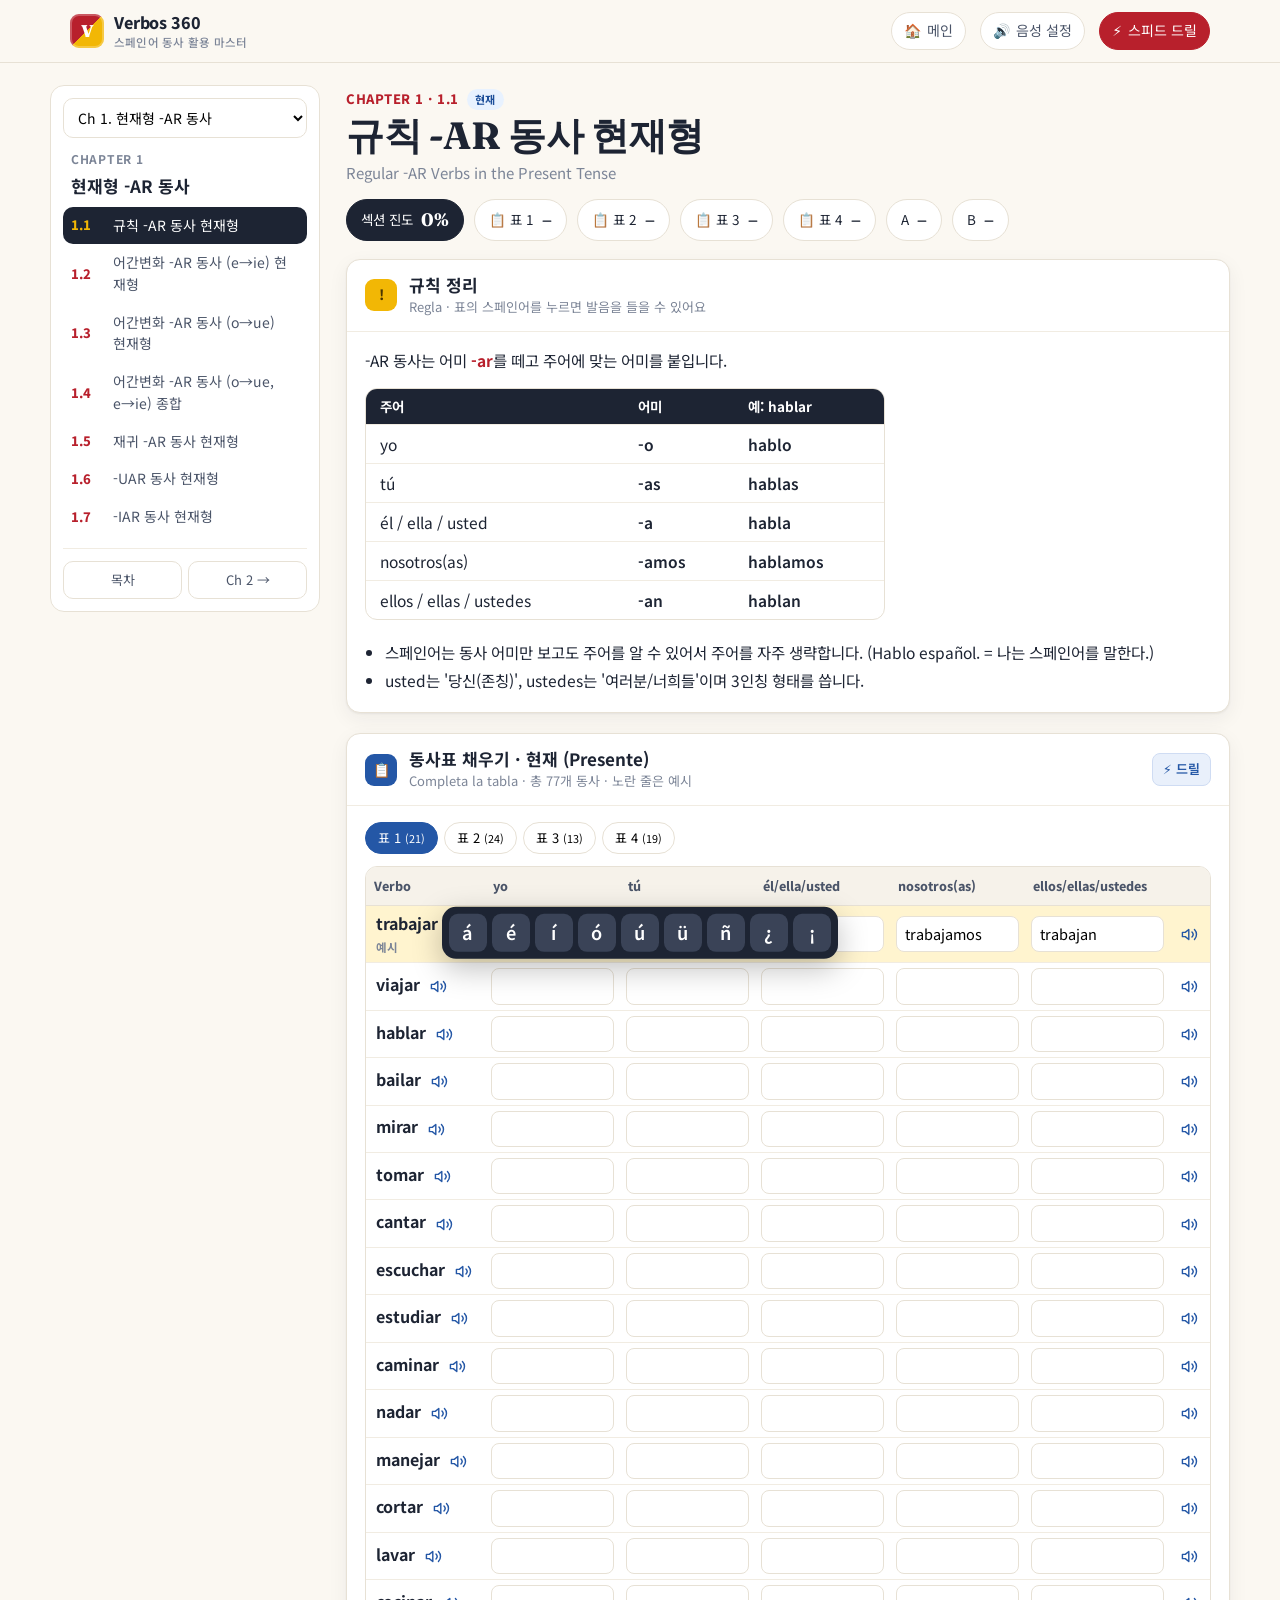
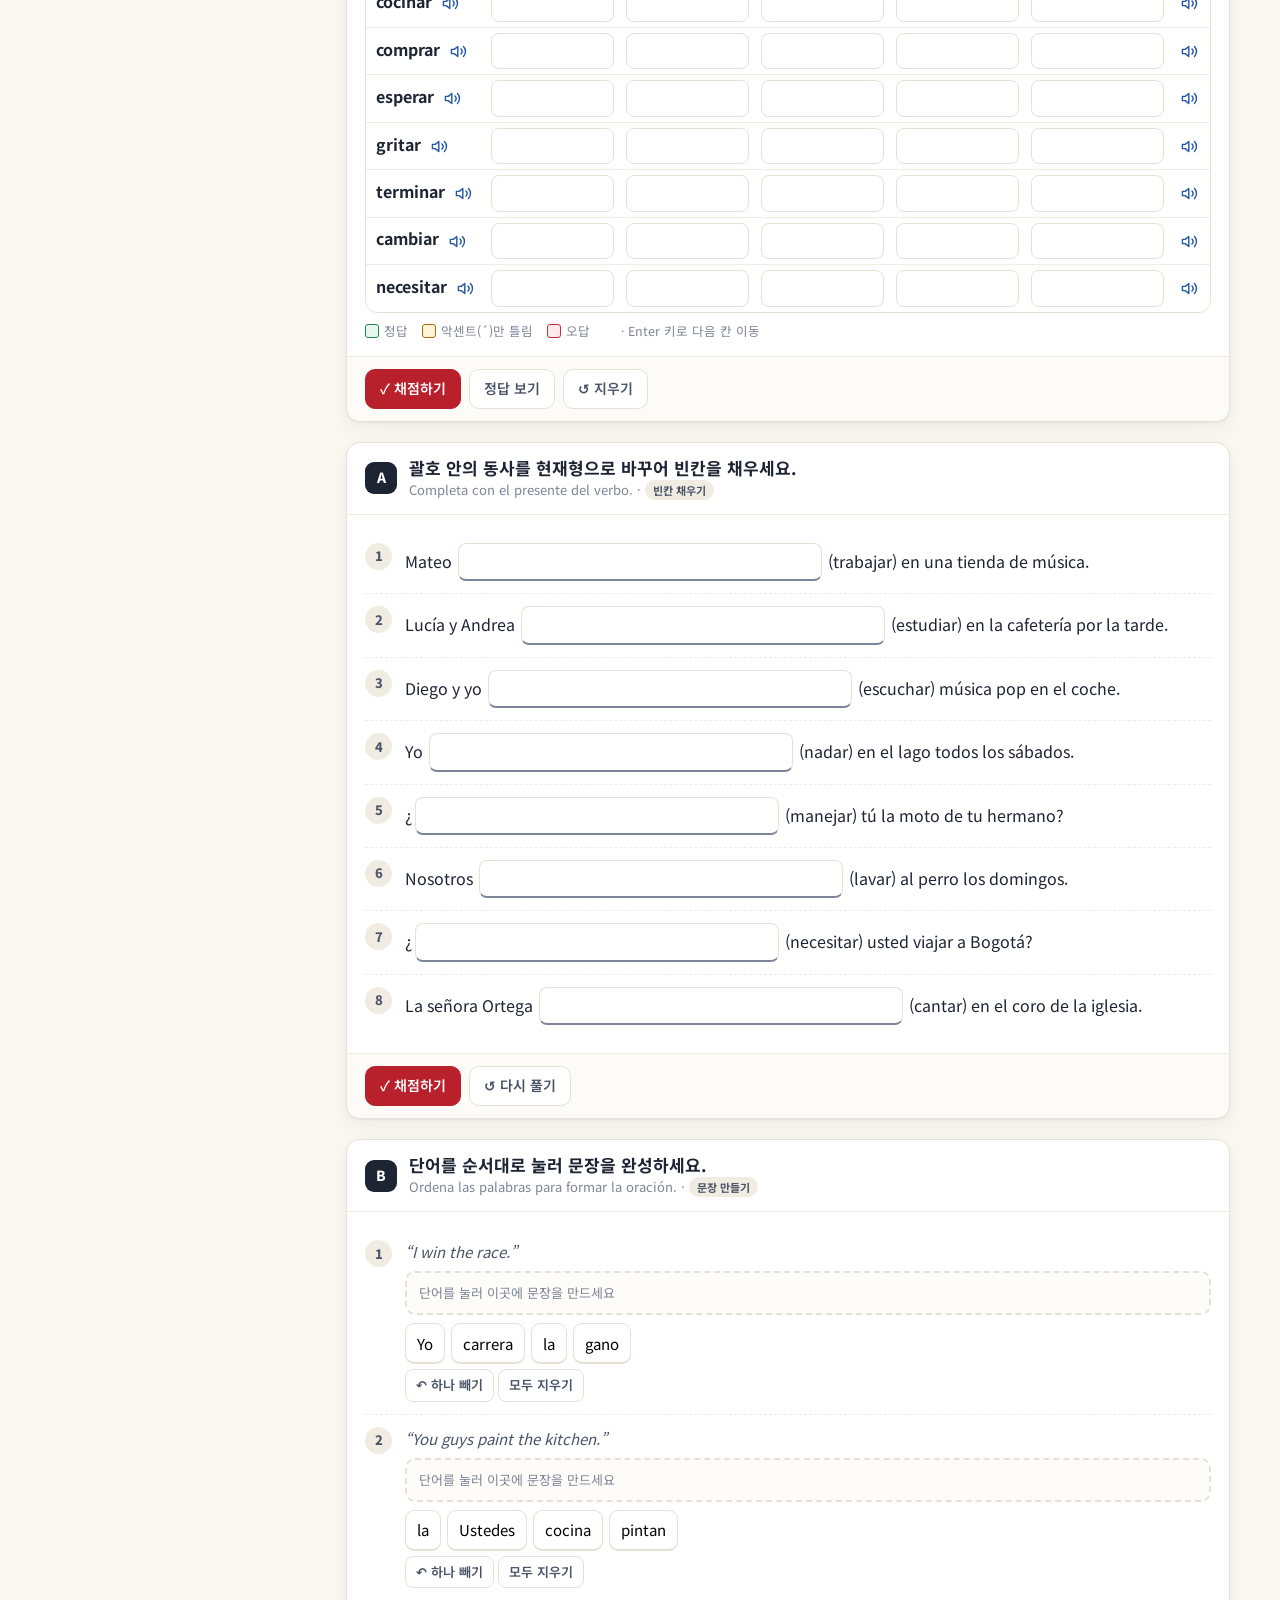
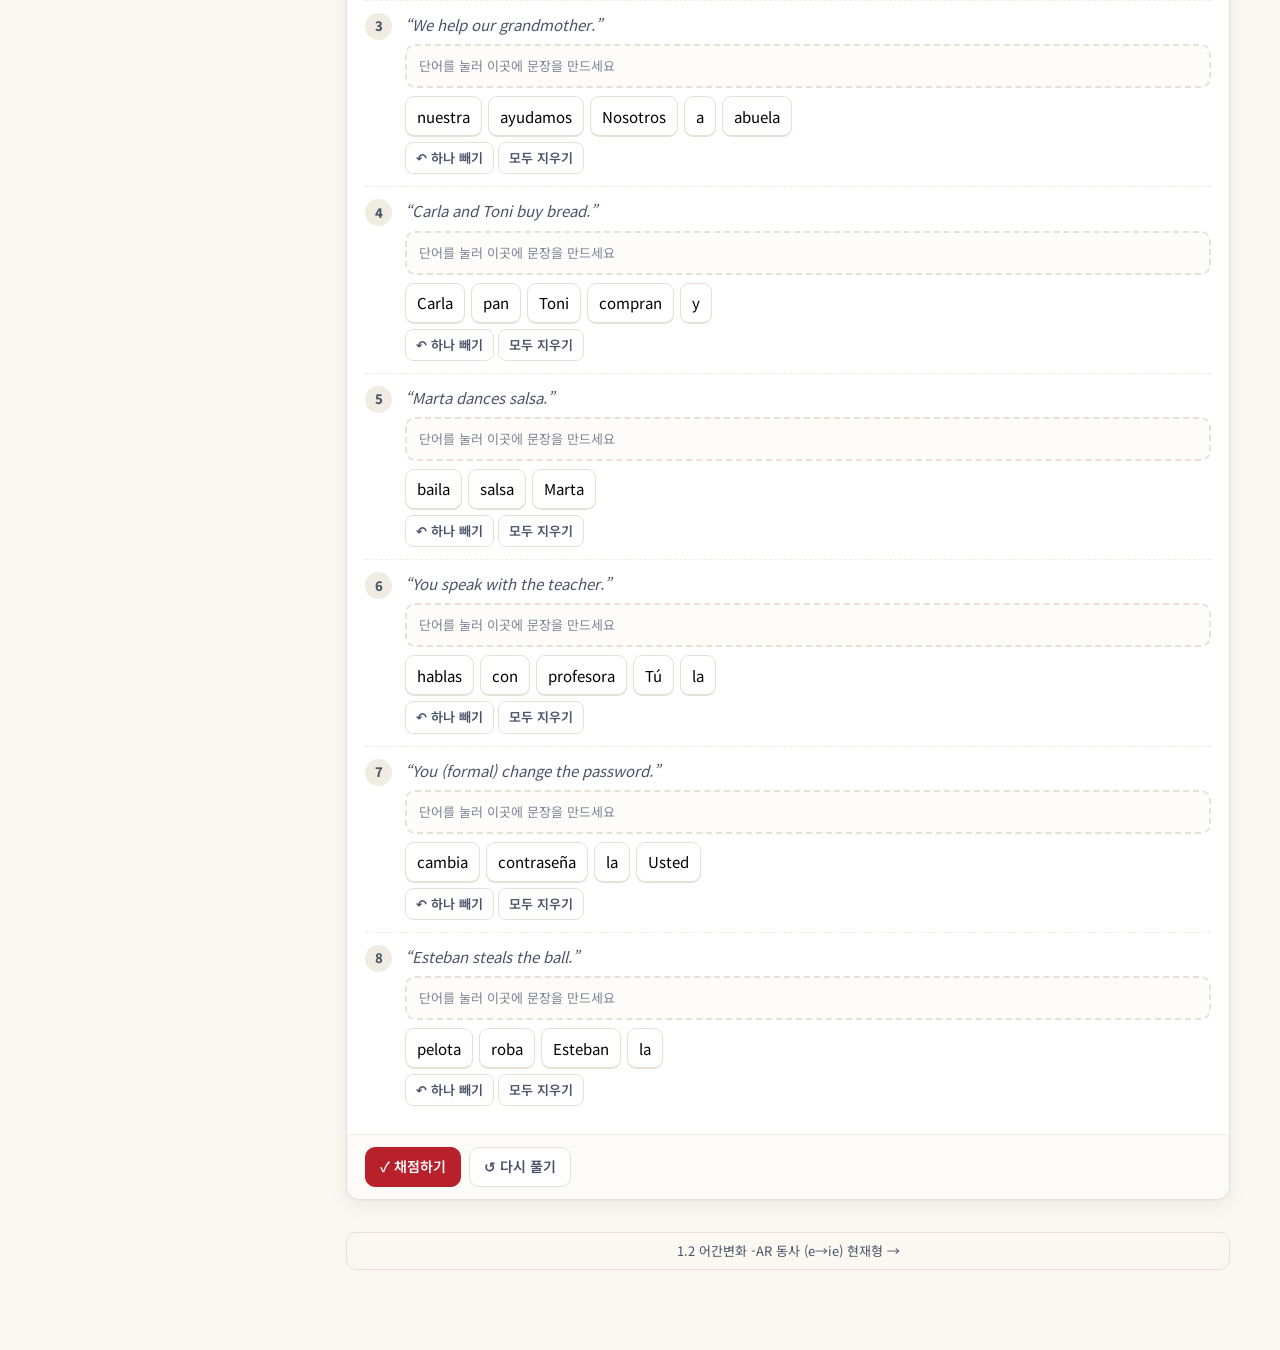
==== chapter.html @ cc218dba "Add Verbos 360: interactive Spanish verb conjugation site (24 chapters) Co-Authored-By: Claude Opus " ====
<!DOCTYPE html>
<html lang="ko">
<head>
<meta charset="utf-8">
<meta name="viewport" content="width=device-width, initial-scale=1">
<title>Verbos 360 · 챕터</title>
<link rel="preconnect" href="https://fonts.googleapis.com">
<link rel="preconnect" href="https://fonts.gstatic.com" crossorigin>
<link href="https://fonts.googleapis.com/css2?family=Fraunces:ital,opsz,wght@0,9..144,600;0,9..144,800;1,9..144,700&family=Noto+Sans+KR:wght@400;500;700;800&display=swap" rel="stylesheet">
<link rel="icon" href="favicon.svg" type="image/svg+xml">
<link rel="stylesheet" href="css/style.css">
</head>
<body>
<header class="topbar">
  <div class="wrap">
    <a class="brand" href="index.html"><span class="brand-mark">V</span><span>Verbos 360<small>스페인어 동사 활용 마스터</small></span></a>
    <span class="spacer"></span>
    <a class="tb-btn" href="index.html">🏠 <span class="lbl">메인</span></a>
    <button class="tb-btn" data-voice-toggle>🔊 <span class="lbl">음성 설정</span></button>
    <button class="tb-btn primary" id="drill-open">⚡ <span class="lbl">스피드 드릴</span></button>
  </div>
</header>
<div class="wrap layout">
  <nav class="sidenav" id="sidenav"></nav>
  <main id="main"></main>
</div>

<div class="modal-bg" id="drill">
  <div class="modal">
    <button class="x" id="drill-x" aria-label="닫기">×</button>
    <h3 style="margin:0">⚡ 스피드 드릴</h3>
    <div class="empty-note">이 섹션의 동사표에서 무작위로 출제됩니다. Enter로 제출!</div>
    <div class="drill-q"><div class="pr" id="d-pr"></div><div class="vb" id="d-vb"></div><span class="tn" id="d-tn"></span></div>
    <input class="drill-in" id="d-in" autocomplete="off" autocapitalize="off" spellcheck="false">
    <div class="drill-fb" id="d-fb"></div>
    <div class="drill-stats"><div>정답 <b id="d-ok">0</b></div><div>시도 <b id="d-n">0</b></div><div>연속 <b id="d-st">0</b></div></div>
  </div>
</div>

<script src="data/book.js"></script>
<script src="js/common.js"></script>
<script>
  (function () {
    const p = new URLSearchParams(location.search);
    const ch = Math.max(1, Math.min(24, parseInt(p.get('ch') || '1', 10) || 1));
    const s = document.createElement('script');
    s.src = 'data/ch' + String(ch).padStart(2, '0') + '.js';
    s.onload = () => { const j = document.createElement('script'); j.src = 'js/chapter.js'; document.body.appendChild(j); };
    s.onerror = () => { document.getElementById('main').innerHTML = '<p>챕터 데이터를 불러오지 못했어요.</p>'; };
    document.body.appendChild(s);
  })();
</script>
</body>
</html>
---- css/style.css ----
:root{
  --rojo:#b8202c; --rojo-d:#8e1620; --oro:#f2b705; --oro-l:#fff4cf;
  --ink:#1d2433; --ink-2:#4a5468; --ink-3:#7c8597;
  --bg:#fbf8f2; --card:#ffffff; --line:#e7e1d5; --line-2:#f1ece2;
  --ok:#1f8a4c; --ok-bg:#e6f6ec; --bad:#c62f3a; --bad-bg:#fdeaec; --warn:#b26b00; --warn-bg:#fff3dc;
  --blue:#2457a6; --blue-bg:#e9f0fb;
  --r:14px; --shadow:0 1px 2px rgba(29,36,51,.06),0 6px 20px rgba(29,36,51,.06);
  --serif:"Fraunces","Noto Serif KR",Georgia,serif;
  --sans:"Pretendard","Noto Sans KR",system-ui,-apple-system,"Segoe UI",sans-serif;
}
*{box-sizing:border-box}
html{scroll-behavior:smooth}
body{margin:0;font-family:var(--sans);color:var(--ink);background:var(--bg);line-height:1.55;font-size:16px;-webkit-font-smoothing:antialiased}
a{color:inherit}
button{font:inherit;cursor:pointer}
input,select{font:inherit}
.wrap{max-width:1180px;margin:0 auto;padding:0 20px}

/* ---------- top bar ---------- */
.topbar{position:sticky;top:0;z-index:40;background:rgba(251,248,242,.92);backdrop-filter:blur(8px);border-bottom:1px solid var(--line)}
.topbar .wrap{display:flex;align-items:center;gap:14px;height:62px}
.brand{display:flex;align-items:center;gap:10px;text-decoration:none;font-weight:800;letter-spacing:-.01em}
.brand-mark{width:34px;height:34px;border-radius:9px;background:linear-gradient(135deg,var(--rojo) 0 50%,var(--oro) 50% 100%);display:grid;place-items:center;color:#fff;font-family:var(--serif);font-weight:800;font-size:17px;box-shadow:inset 0 0 0 2px rgba(255,255,255,.25)}
.brand small{display:block;font-weight:500;font-size:11.5px;color:var(--ink-3);letter-spacing:.02em}
.spacer{flex:1}
.tb-btn{display:inline-flex;align-items:center;gap:6px;border:1px solid var(--line);background:var(--card);padding:7px 12px;border-radius:999px;font-size:14px;color:var(--ink-2);text-decoration:none;white-space:nowrap}
.tb-btn:hover{border-color:var(--ink-3);color:var(--ink)}
.tb-btn.primary{background:var(--rojo);border-color:var(--rojo);color:#fff}
.tb-btn.primary:hover{background:var(--rojo-d)}

/* ---------- voice panel ---------- */
.voice-panel{position:fixed;right:16px;top:70px;z-index:60;width:min(380px,calc(100vw - 32px));background:var(--card);border:1px solid var(--line);border-radius:var(--r);box-shadow:0 18px 50px rgba(0,0,0,.18);padding:18px;display:none}
.voice-panel.open{display:block}
.voice-panel h3{margin:0 0 4px;font-size:16px}
.voice-panel p.note{margin:0 0 12px;font-size:13px;color:var(--ink-3)}
.voice-panel label{display:block;font-size:13px;font-weight:700;color:var(--ink-2);margin:12px 0 5px}
.voice-panel select,.voice-panel input[type=range]{width:100%}
.voice-panel select{padding:8px 10px;border:1px solid var(--line);border-radius:10px;background:#fff}
.seg{display:flex;gap:6px;flex-wrap:wrap}
.seg button{border:1px solid var(--line);background:#fff;border-radius:999px;padding:6px 12px;font-size:13px}
.seg button.on{background:var(--ink);border-color:var(--ink);color:#fff}
.voice-quality{font-size:12px;padding:8px 10px;border-radius:10px;margin-top:10px;background:var(--oro-l);color:#6b4e00}
.voice-quality.good{background:var(--ok-bg);color:var(--ok)}

/* ---------- hero ---------- */
.hero{padding:46px 0 26px;position:relative;overflow:hidden}
.hero h1{font-family:var(--serif);font-size:clamp(34px,5vw,58px);line-height:1.05;margin:0 0 12px;letter-spacing:-.02em;font-weight:800}
.hero h1 em{font-style:italic;color:var(--rojo)}
.hero p.lead{font-size:18px;color:var(--ink-2);max-width:720px;margin:0 0 20px}
.hero-stats{display:flex;gap:12px;flex-wrap:wrap;margin:16px 0 0}
.stat{background:var(--card);border:1px solid var(--line);border-radius:12px;padding:10px 16px;min-width:120px}
.stat b{display:block;font-size:24px;font-family:var(--serif);line-height:1.1}
.stat span{font-size:12.5px;color:var(--ink-3)}
.hero-deco{position:absolute;right:-30px;top:20px;font-family:var(--serif);font-size:180px;font-weight:800;color:rgba(184,32,44,.06);line-height:.8;pointer-events:none;user-select:none;white-space:nowrap}

.howto{display:grid;grid-template-columns:repeat(4,1fr);gap:12px;margin:8px 0 26px}
.howto div{background:var(--card);border:1px solid var(--line);border-radius:12px;padding:14px 14px 12px;font-size:14px;color:var(--ink-2)}
.howto b{display:block;color:var(--ink);font-size:14.5px;margin-bottom:2px}
.howto i{font-style:normal;display:inline-grid;place-items:center;width:24px;height:24px;border-radius:50%;background:var(--rojo);color:#fff;font-size:12px;font-weight:800;margin-bottom:6px}

.toolbar{display:flex;gap:10px;align-items:center;flex-wrap:wrap;margin:6px 0 16px}
.search{flex:1;min-width:220px;display:flex;align-items:center;gap:8px;background:var(--card);border:1px solid var(--line);border-radius:12px;padding:0 12px}
.search input{border:0;outline:0;background:transparent;padding:11px 0;width:100%;font-size:15px}
.filter-chips{display:flex;gap:6px;flex-wrap:wrap}
.chip{border:1px solid var(--line);background:var(--card);border-radius:999px;padding:6px 12px;font-size:13px;color:var(--ink-2)}
.chip.on{background:var(--ink);color:#fff;border-color:var(--ink)}

.group-title{font-size:13px;font-weight:800;letter-spacing:.08em;text-transform:uppercase;color:var(--rojo);margin:26px 0 10px;display:flex;align-items:center;gap:10px}
.group-title::after{content:"";flex:1;height:1px;background:var(--line)}
.chapters{display:grid;grid-template-columns:repeat(auto-fill,minmax(340px,1fr));gap:16px}
.ch-card{background:var(--card);border:1px solid var(--line);border-radius:var(--r);box-shadow:var(--shadow);display:flex;flex-direction:column;overflow:hidden;transition:transform .15s,box-shadow .15s}
.ch-card:hover{transform:translateY(-2px);box-shadow:0 2px 4px rgba(29,36,51,.06),0 14px 30px rgba(29,36,51,.10)}
.ch-head{display:flex;gap:14px;padding:16px 16px 10px;text-decoration:none;align-items:flex-start}
.ch-num{flex:none;width:48px;height:48px;border-radius:12px;background:var(--ink);color:#fff;display:grid;place-items:center;font-family:var(--serif);font-weight:800;font-size:22px}
.ch-head h3{margin:0;font-size:17px;line-height:1.3}
.ch-head .en{font-size:12.5px;color:var(--ink-3);margin-top:2px}
.ch-tags{display:flex;gap:6px;flex-wrap:wrap;margin-top:6px}
.tag{font-size:11px;font-weight:700;padding:2px 8px;border-radius:999px;background:var(--line-2);color:var(--ink-2)}
.tag.t-pres{background:#e8f2ff;color:#1d4f9a}.tag.t-cmd{background:#fff0e0;color:#a2530a}.tag.t-pret{background:#fde8ea;color:#a31d2b}
.tag.t-impf{background:#efe9fb;color:#5b3aa6}.tag.t-fut{background:#e3f6ef;color:#167152}.tag.t-subj{background:#fff6d8;color:#7a5a00}.tag.t-etc{background:#eef0f3;color:#465066}
.sec-list{list-style:none;margin:0;padding:4px 10px 10px;border-top:1px dashed var(--line-2)}
.sec-list li a{display:flex;align-items:center;gap:10px;padding:7px 8px;border-radius:9px;text-decoration:none;font-size:14px}
.sec-list li a:hover{background:var(--bg)}
.sec-id{flex:none;font-variant-numeric:tabular-nums;font-weight:800;color:var(--rojo);font-size:13px;width:34px}
.sec-t{flex:1;min-width:0}
.sec-meta{font-size:11.5px;color:var(--ink-3)}
.ring{flex:none;width:30px;height:30px}
.ch-foot{margin-top:auto;padding:10px 16px 14px;display:flex;align-items:center;gap:10px}
.bar{flex:1;height:7px;border-radius:9px;background:var(--line-2);overflow:hidden}
.bar i{display:block;height:100%;background:linear-gradient(90deg,var(--oro),var(--rojo));border-radius:9px}
.ch-foot span{font-size:12.5px;color:var(--ink-3);font-variant-numeric:tabular-nums}
footer.site{padding:40px 0 60px;color:var(--ink-3);font-size:13px;text-align:center}

/* ---------- chapter layout ---------- */
.layout{display:grid;grid-template-columns:270px 1fr;gap:26px;padding:22px 0 80px}
.sidenav{position:sticky;top:80px;align-self:start;max-height:calc(100vh - 100px);overflow:auto;background:var(--card);border:1px solid var(--line);border-radius:var(--r);padding:12px}
.sidenav .ch-label{font-size:12px;color:var(--ink-3);font-weight:700;letter-spacing:.06em;text-transform:uppercase;padding:4px 8px}
.sidenav h2{font-size:17px;margin:2px 8px 10px;line-height:1.3}
.sidenav a.s{display:flex;gap:8px;align-items:center;padding:8px;border-radius:10px;text-decoration:none;font-size:14px;color:var(--ink-2)}
.sidenav a.s:hover{background:var(--bg)}
.sidenav a.s.on{background:var(--ink);color:#fff}
.sidenav a.s.on .sec-id{color:var(--oro)}
.sidenav .pct{margin-left:auto;font-size:11px;font-weight:700;color:var(--ink-3)}
.sidenav a.s.on .pct{color:#cfd5e2}
.chap-nav{display:flex;gap:6px;margin-top:12px;padding-top:12px;border-top:1px solid var(--line-2)}
.chap-nav a{flex:1;text-align:center;font-size:13px;padding:8px;border-radius:10px;border:1px solid var(--line);text-decoration:none;color:var(--ink-2)}
.chap-nav a:hover{border-color:var(--ink-3)}
.chap-select{width:100%;padding:8px 10px;border:1px solid var(--line);border-radius:10px;margin-bottom:8px;background:#fff;font-size:14px}

.sec-header{margin:0 0 18px}
.sec-header .kicker{display:inline-flex;gap:8px;align-items:center;font-size:13px;font-weight:800;color:var(--rojo);letter-spacing:.04em}
.sec-header h1{font-family:var(--serif);font-size:clamp(26px,3.4vw,38px);line-height:1.15;margin:4px 0 4px;letter-spacing:-.01em}
.sec-header .en{color:var(--ink-3);font-size:15px}
.score-strip{display:flex;gap:10px;flex-wrap:wrap;margin-top:14px}
.score-pill{display:flex;align-items:center;gap:8px;background:var(--card);border:1px solid var(--line);border-radius:999px;padding:6px 14px;font-size:13.5px}
.score-pill b{font-family:var(--serif);font-size:18px}

.card{background:var(--card);border:1px solid var(--line);border-radius:var(--r);box-shadow:var(--shadow);margin:0 0 20px;overflow:hidden}
.card-h{display:flex;align-items:center;gap:12px;padding:14px 18px;border-bottom:1px solid var(--line-2)}
.card-h .badge{flex:none;width:32px;height:32px;border-radius:9px;display:grid;place-items:center;font-weight:800;background:var(--ink);color:#fff;font-size:14px}
.card-h .badge.rule{background:var(--oro);color:#4a3600}
.card-h .badge.grid{background:var(--blue)}
.card-h h2{margin:0;font-size:17px;line-height:1.3}
.card-h .sub{font-size:13px;color:var(--ink-3);margin-top:1px}
.card-h .right{margin-left:auto;display:flex;gap:8px;align-items:center}
.card-b{padding:16px 18px}
.card-f{display:flex;gap:8px;flex-wrap:wrap;align-items:center;padding:12px 18px;border-top:1px solid var(--line-2);background:#fcfbf8}
.result{margin-left:auto;font-weight:800;font-size:15px;padding:6px 14px;border-radius:999px;display:none}
.result.show{display:inline-block}
.result.great{background:var(--ok-bg);color:var(--ok)}
.result.mid{background:var(--warn-bg);color:var(--warn)}
.result.low{background:var(--bad-bg);color:var(--bad)}
.btn{border:1px solid var(--line);background:#fff;border-radius:10px;padding:8px 14px;font-size:14px;font-weight:600;color:var(--ink-2)}
.btn:hover{border-color:var(--ink-3);color:var(--ink)}
.btn.go{background:var(--rojo);border-color:var(--rojo);color:#fff}
.btn.go:hover{background:var(--rojo-d)}
.btn.soft{background:var(--blue-bg);border-color:#cfdcf3;color:var(--blue)}
.btn.sm{padding:5px 10px;font-size:13px;border-radius:8px}

/* rule */
.rule{font-size:15.5px}
.rule p{margin:0 0 10px}
.rule ul{margin:8px 0 0;padding-left:20px}
.rule li{margin:4px 0}
.rule table{border-collapse:separate;border-spacing:0;margin:6px 0 12px;min-width:min(520px,100%);border:1px solid var(--line);border-radius:12px;overflow:hidden}
.rule th,.rule td{padding:7px 14px;border-bottom:1px solid var(--line-2);text-align:left}
.rule tr:last-child td{border-bottom:0}
.rule th{background:var(--ink);color:#fff;font-size:13.5px;font-weight:700}
.rule td:not(:first-child){font-weight:600}
.rule td.say{cursor:pointer}
.rule td.say:hover{background:var(--oro-l)}
.rule b,.rule strong{color:var(--rojo)}
.rule .tblwrap{overflow-x:auto}

/* speak */
.spk{border:0;background:transparent;width:28px;height:28px;border-radius:50%;display:inline-grid;place-items:center;color:var(--blue);flex:none;vertical-align:middle;padding:0}
.spk:hover{background:var(--blue-bg)}
.spk svg{width:17px;height:17px}
.spk.playing{background:var(--blue);color:#fff}

/* grid */
.grid-tabs{display:flex;gap:6px;flex-wrap:wrap;margin-bottom:12px}
.grid-tabs button{border:1px solid var(--line);background:#fff;border-radius:999px;padding:5px 12px;font-size:13px}
.grid-tabs button.on{background:var(--blue);border-color:var(--blue);color:#fff}
.vgrid-wrap{overflow-x:auto;border:1px solid var(--line);border-radius:12px}
table.vgrid{border-collapse:collapse;width:100%;min-width:760px}
table.vgrid th{position:sticky;top:0;background:#f6f2ea;font-size:12.5px;font-weight:800;color:var(--ink-2);padding:9px 8px;text-align:left;border-bottom:1px solid var(--line)}
table.vgrid td{padding:5px 6px;border-bottom:1px solid var(--line-2)}
table.vgrid tr:last-child td{border-bottom:0}
table.vgrid td.vb{white-space:nowrap;font-weight:700;padding-left:10px}
table.vgrid td.vb .star{color:var(--rojo)}
table.vgrid tr.example td{background:var(--oro-l)}
.cell{width:100%;min-width:104px;border:1px solid var(--line);border-radius:8px;padding:6px 8px;font-size:14.5px;background:#fff;outline:none}
.cell:focus{border-color:var(--blue);box-shadow:0 0 0 3px rgba(36,87,166,.15)}
.cell.ok,.inp.ok{border-color:var(--ok);background:var(--ok-bg)}
.cell.bad,.inp.bad{border-color:var(--bad);background:var(--bad-bg)}
.cell.acc,.inp.acc{border-color:var(--warn);background:var(--warn-bg)}
.cell.na{background:repeating-linear-gradient(45deg,#f4f1ea,#f4f1ea 6px,#ece7dc 6px,#ece7dc 12px);border-style:dashed;color:var(--ink-3);text-align:center}
.fix-tip{display:block;font-size:12px;color:var(--bad);margin-top:2px;font-weight:600}
.fix-tip.acc{color:var(--warn)}

/* exercises */
ol.items{margin:0;padding:0;list-style:none;counter-reset:it}
ol.items>li{counter-increment:it;position:relative;padding:12px 0 12px 40px;border-bottom:1px dashed var(--line-2)}
ol.items>li:last-child{border-bottom:0}
ol.items>li::before{content:counter(it);position:absolute;left:0;top:12px;width:27px;height:27px;border-radius:50%;background:var(--line-2);color:var(--ink-2);font-weight:800;font-size:13px;display:grid;place-items:center}
ol.items>li.ok::before{background:var(--ok);color:#fff;content:"✓"}
ol.items>li.bad::before{background:var(--bad);color:#fff;content:"✗"}
.q{font-size:16px;line-height:1.9}
.inp{border:1px solid var(--line);border-bottom:2px solid var(--ink-3);border-radius:8px;padding:3px 8px;font-size:15.5px;min-width:130px;background:#fff;outline:none;margin:0 2px}
.inp:focus{border-color:var(--blue);box-shadow:0 0 0 3px rgba(36,87,166,.15)}
.inp.wide{width:100%;margin:6px 0 0}
.feedback{font-size:13.5px;margin-top:6px;display:none;align-items:center;gap:6px;flex-wrap:wrap}
.feedback.show{display:flex}
.feedback .ans{background:var(--ok-bg);color:var(--ok);padding:2px 10px;border-radius:8px;font-weight:700}
.feedback .warn{color:var(--warn);font-weight:700}
.opts{display:flex;gap:8px;flex-wrap:wrap;margin-top:6px}
.opt{border:1.5px solid var(--line);background:#fff;border-radius:10px;padding:7px 14px;font-size:15px}
.opt:hover{border-color:var(--ink-3)}
.opt.sel{border-color:var(--blue);background:var(--blue-bg);color:var(--blue);font-weight:700}
.opt.right{border-color:var(--ok);background:var(--ok-bg);color:var(--ok);font-weight:700}
.opt.wrong{border-color:var(--bad);background:var(--bad-bg);color:var(--bad);text-decoration:line-through}
.prompt-en{font-size:15px;color:var(--ink-2);font-style:italic}
.tiles{display:flex;gap:6px;flex-wrap:wrap;margin-top:8px;min-height:40px}
.tile{border:1px solid var(--line);background:#fff;border-radius:9px;padding:6px 11px;font-size:15px;box-shadow:0 1px 0 var(--line)}
.tile:hover{border-color:var(--blue)}
.tile.used{visibility:hidden}
.answer-line{min-height:44px;border:2px dashed var(--line);border-radius:10px;padding:6px;display:flex;gap:6px;flex-wrap:wrap;align-items:center;margin-top:8px;background:#fdfcf9}
.answer-line:empty::before{content:"단어를 눌러 이곳에 문장을 만드세요";color:var(--ink-3);font-size:13px;padding:0 6px}
.answer-line .tile{background:var(--blue-bg);border-color:#cfdcf3}
.match-row{display:flex;align-items:center;gap:10px;flex-wrap:wrap}
.match-row .l{font-weight:700;min-width:160px}
.match-row select{padding:7px 10px;border:1px solid var(--line);border-radius:9px;min-width:240px;background:#fff;font-size:14.5px}
.match-row select.ok{border-color:var(--ok);background:var(--ok-bg)}
.match-row select.bad{border-color:var(--bad);background:var(--bad-bg)}
.qa-q{font-weight:700;display:flex;align-items:center;gap:4px}
.qa-a{margin-top:4px;color:var(--ink-2)}

/* crossword */
.cw-wrap{display:flex;gap:22px;flex-wrap:wrap;align-items:flex-start}
.cw-grid{display:grid;gap:0;border:2px solid var(--ink);background:var(--ink);width:max-content;max-width:100%;overflow:auto}
.cw-cell{width:30px;height:30px;position:relative;background:#2c3446}
.cw-cell.l{background:#fff}
.cw-cell input{width:100%;height:100%;border:1px solid #d8d3c8;text-align:center;font-size:15px;font-weight:700;text-transform:lowercase;padding:0;outline:none;background:transparent}
.cw-cell input:focus{background:var(--oro-l)}
.cw-cell.ok input{background:var(--ok-bg);color:var(--ok)}
.cw-cell.bad input{background:var(--bad-bg);color:var(--bad)}
.cw-cell .n{position:absolute;left:2px;top:0;font-size:8.5px;font-weight:800;color:var(--ink-2);pointer-events:none}
.cw-clues{flex:1;min-width:240px;font-size:14px}
.cw-clues h4{margin:0 0 6px;font-size:13px;letter-spacing:.06em;text-transform:uppercase;color:var(--rojo)}
.cw-clues ol{margin:0 0 14px;padding-left:0;list-style:none}
.cw-clues li{padding:3px 0}
.cw-clues li b{display:inline-block;min-width:26px;color:var(--ink-3)}

/* accent keyboard */
.acc-kb{position:fixed;left:50%;bottom:14px;transform:translateX(-50%) translateY(140%);z-index:70;background:var(--ink);border-radius:14px;padding:7px;display:flex;gap:5px;box-shadow:0 10px 30px rgba(0,0,0,.25);transition:transform .2s}
.acc-kb.show{transform:translateX(-50%) translateY(0)}
.acc-kb button{width:38px;height:38px;border-radius:9px;border:0;background:#3a4357;color:#fff;font-size:18px;font-weight:600}
.acc-kb button:hover{background:var(--rojo)}

/* drill modal */
.modal-bg{position:fixed;inset:0;background:rgba(20,24,34,.55);z-index:80;display:none;align-items:center;justify-content:center;padding:18px}
.modal-bg.open{display:flex}
.modal{background:var(--card);border-radius:18px;width:min(520px,100%);padding:24px;box-shadow:0 30px 80px rgba(0,0,0,.3);position:relative}
.modal .x{position:absolute;right:14px;top:12px;border:0;background:transparent;font-size:24px;color:var(--ink-3)}
.drill-q{text-align:center;margin:10px 0 16px}
.drill-q .pr{font-size:15px;color:var(--ink-3)}
.drill-q .vb{font-family:var(--serif);font-size:38px;font-weight:800;line-height:1.1;margin:6px 0}
.drill-q .tn{display:inline-block;font-size:12px;font-weight:800;padding:3px 10px;border-radius:999px;background:var(--oro-l);color:#6b4e00}
.drill-in{width:100%;font-size:22px;text-align:center;padding:12px;border:2px solid var(--line);border-radius:12px;outline:none}
.drill-in:focus{border-color:var(--blue)}
.drill-fb{text-align:center;min-height:30px;margin:10px 0;font-weight:700}
.drill-stats{display:flex;justify-content:center;gap:18px;font-size:14px;color:var(--ink-2)}
.drill-stats b{font-family:var(--serif);font-size:20px;color:var(--ink)}

.empty-note{color:var(--ink-3);font-size:14px}
.legend{display:flex;gap:14px;flex-wrap:wrap;font-size:12.5px;color:var(--ink-3);margin:8px 0 0}
.legend span::before{content:"";display:inline-block;width:12px;height:12px;border-radius:3px;margin-right:5px;vertical-align:-2px}
.legend .l-ok::before{background:var(--ok-bg);border:1px solid var(--ok)}
.legend .l-acc::before{background:var(--warn-bg);border:1px solid var(--warn)}
.legend .l-bad::before{background:var(--bad-bg);border:1px solid var(--bad)}
.toast{position:fixed;left:50%;top:76px;transform:translateX(-50%);background:var(--ink);color:#fff;padding:10px 18px;border-radius:999px;font-size:14px;z-index:90;opacity:0;transition:opacity .2s;pointer-events:none}
.toast.show{opacity:1}

@media (max-width:900px){
  .layout{grid-template-columns:1fr}
  .sidenav{position:static;max-height:none}
  .howto{grid-template-columns:1fr 1fr}
  .hero-deco{display:none}
}
@media (max-width:560px){
  .howto{grid-template-columns:1fr}
  .chapters{grid-template-columns:1fr}
  .brand small{display:none}
  .tb-btn .lbl{display:none}
}
@media print{.topbar,.sidenav,.card-f,.acc-kb{display:none}.layout{display:block}}
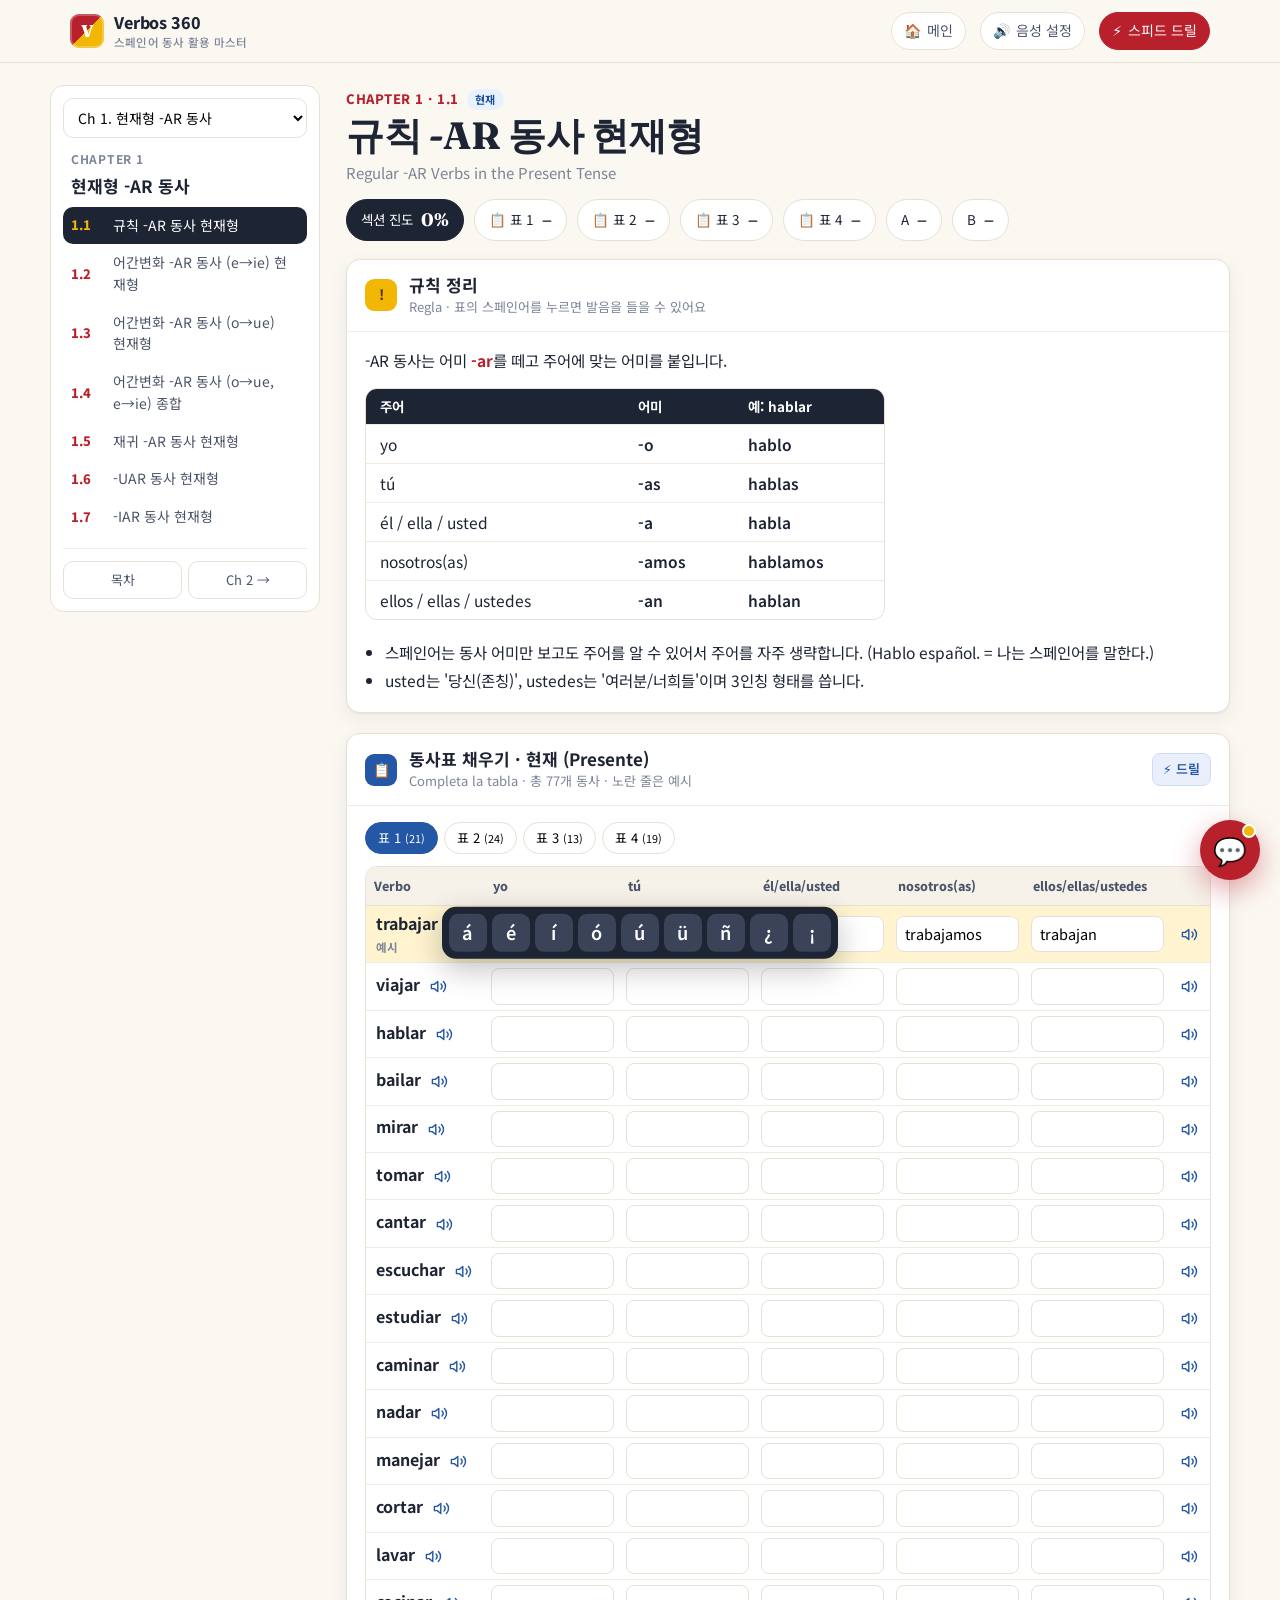
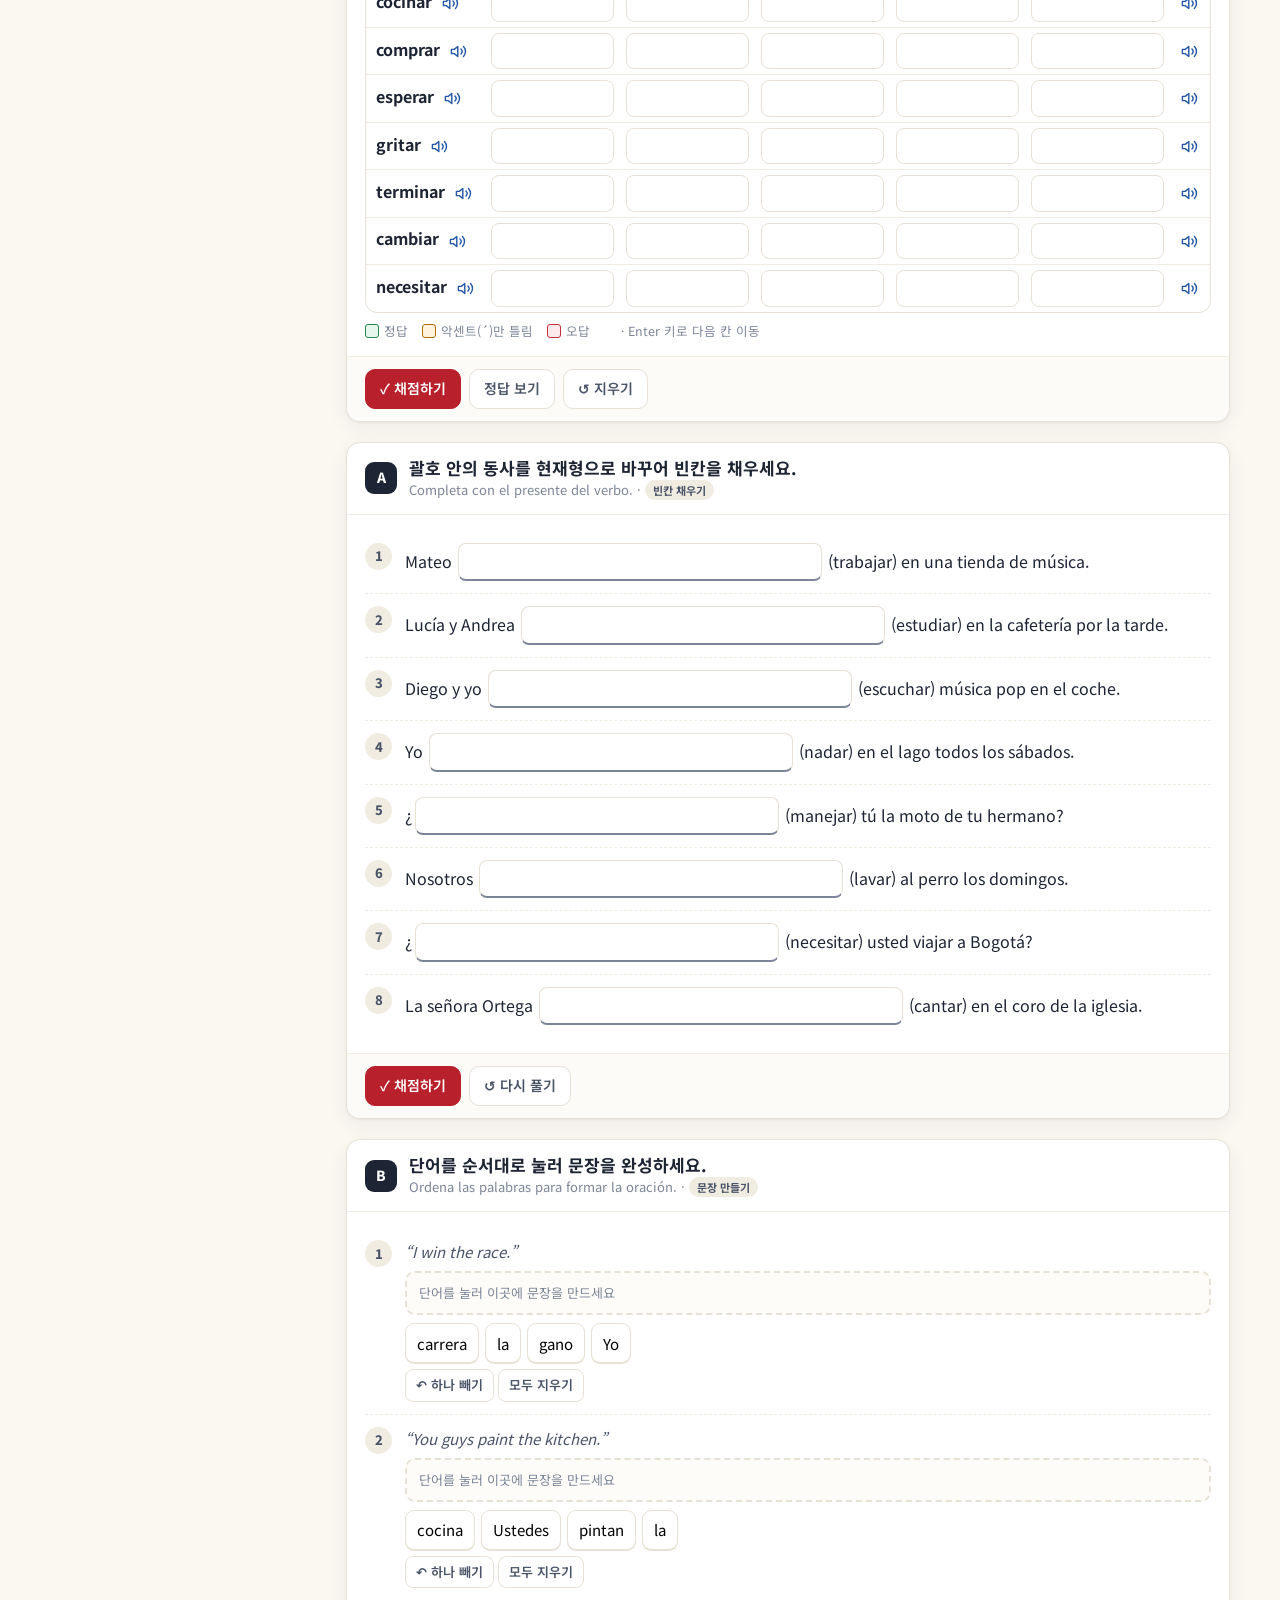
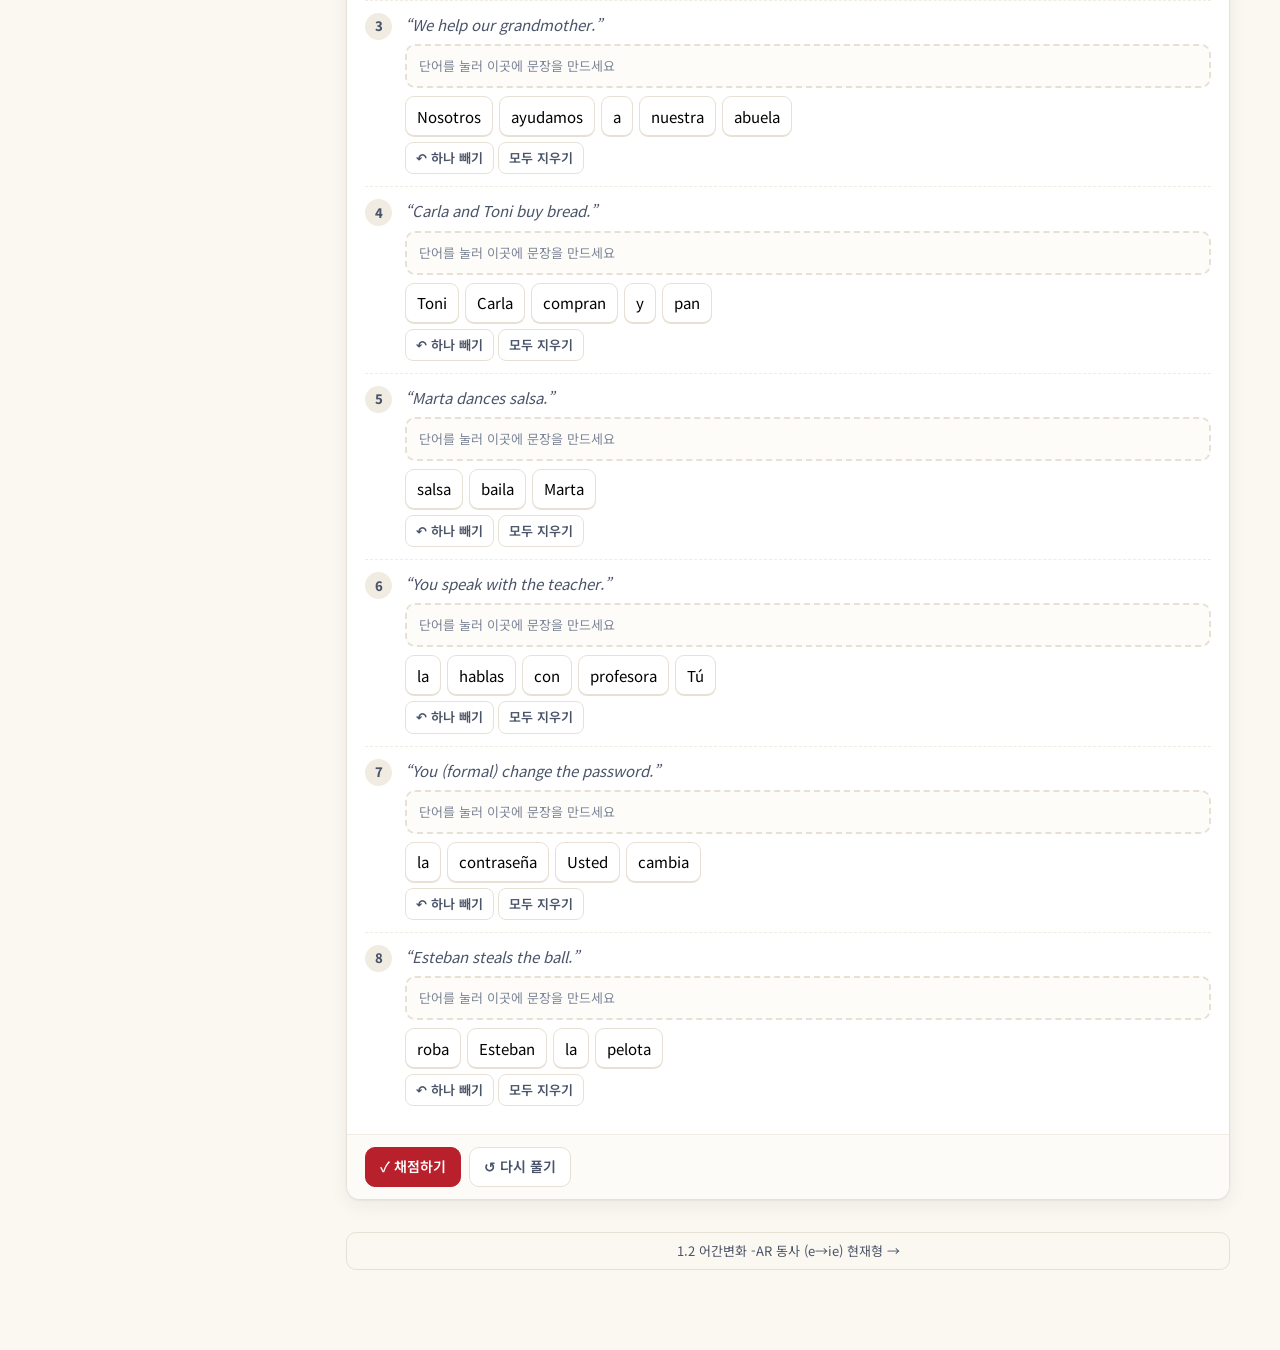
==== commit ba2bdbb7: "Add Profe Búho study chatbot (offline verb dictionary + optional AI mode via Worker) Co-Authored-By:" ====
--- a/chapter.html
+++ b/chapter.html
@@ -39,6 +39,8 @@
 
 <script src="data/book.js"></script>
 <script src="js/common.js"></script>
+<script src="js/config.js"></script>
+<script src="js/chatbot.js" defer></script>
 <script>
   (function () {
     const p = new URLSearchParams(location.search);
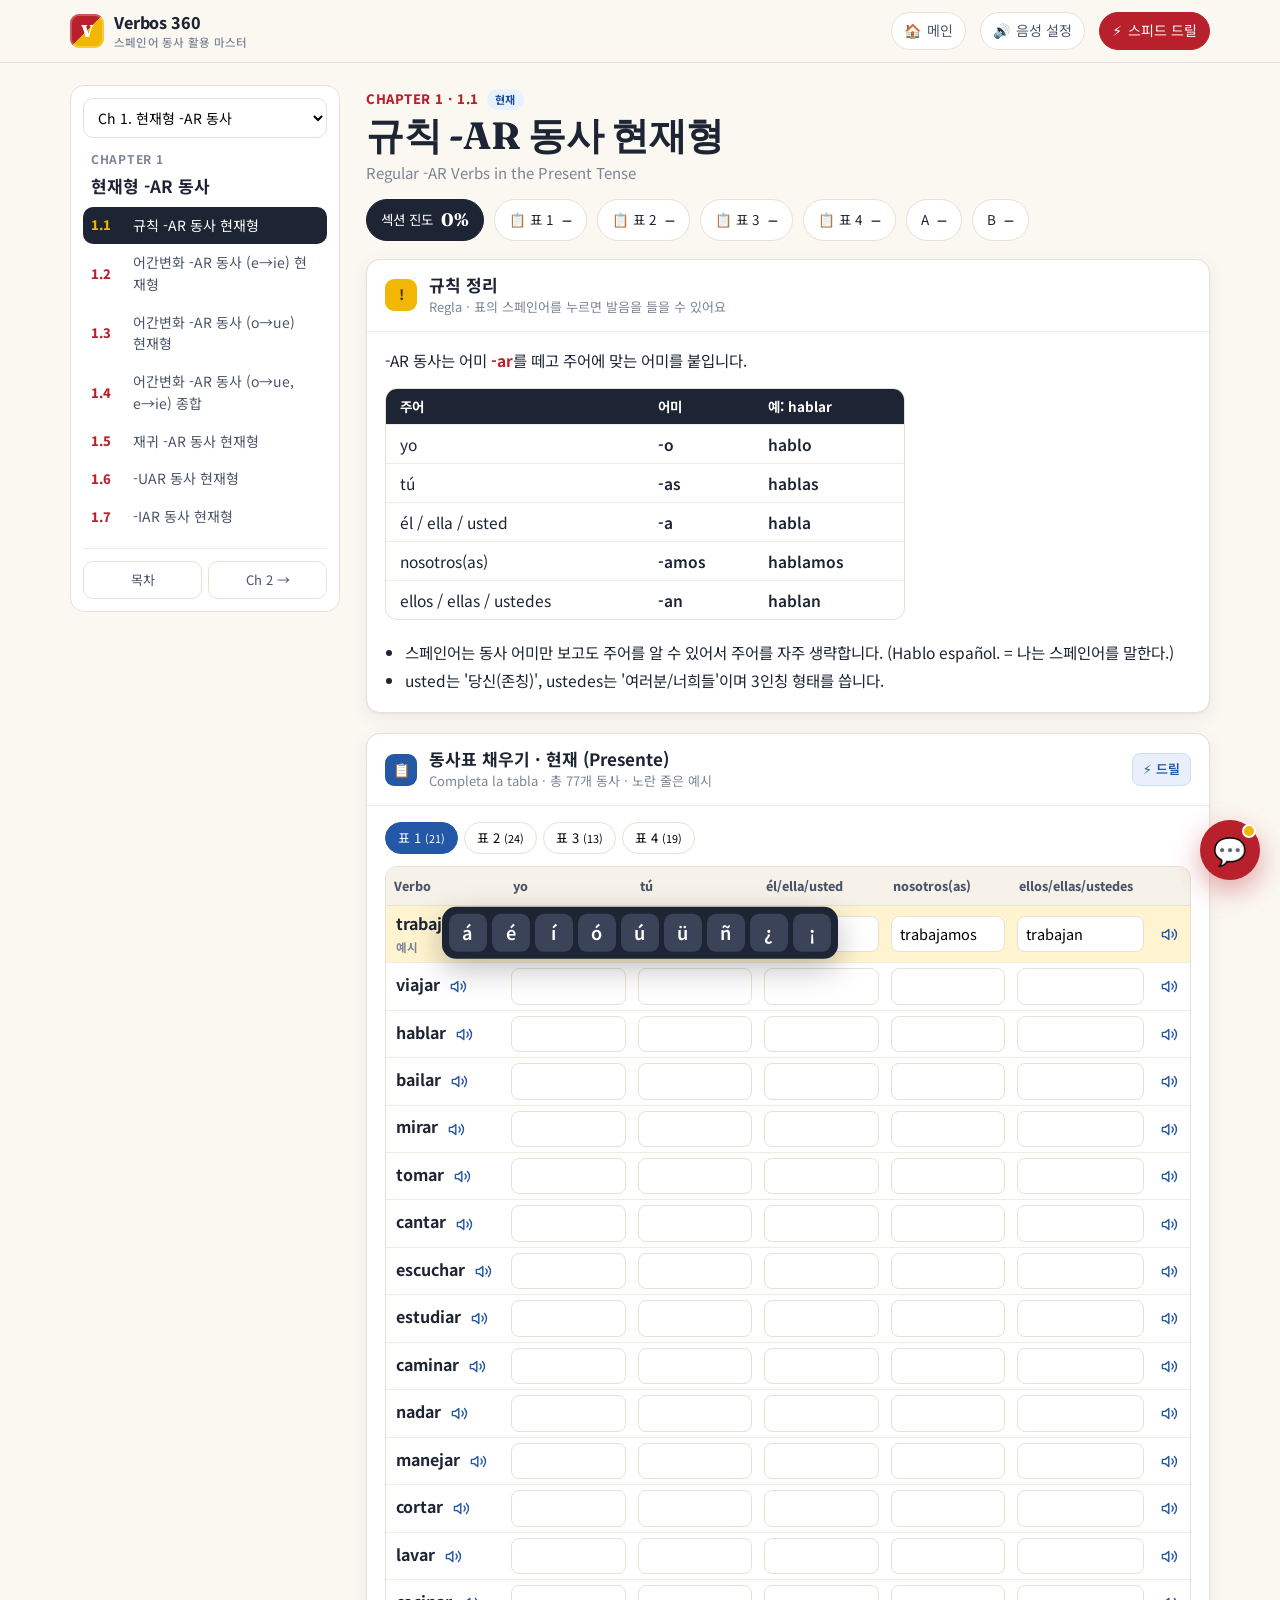
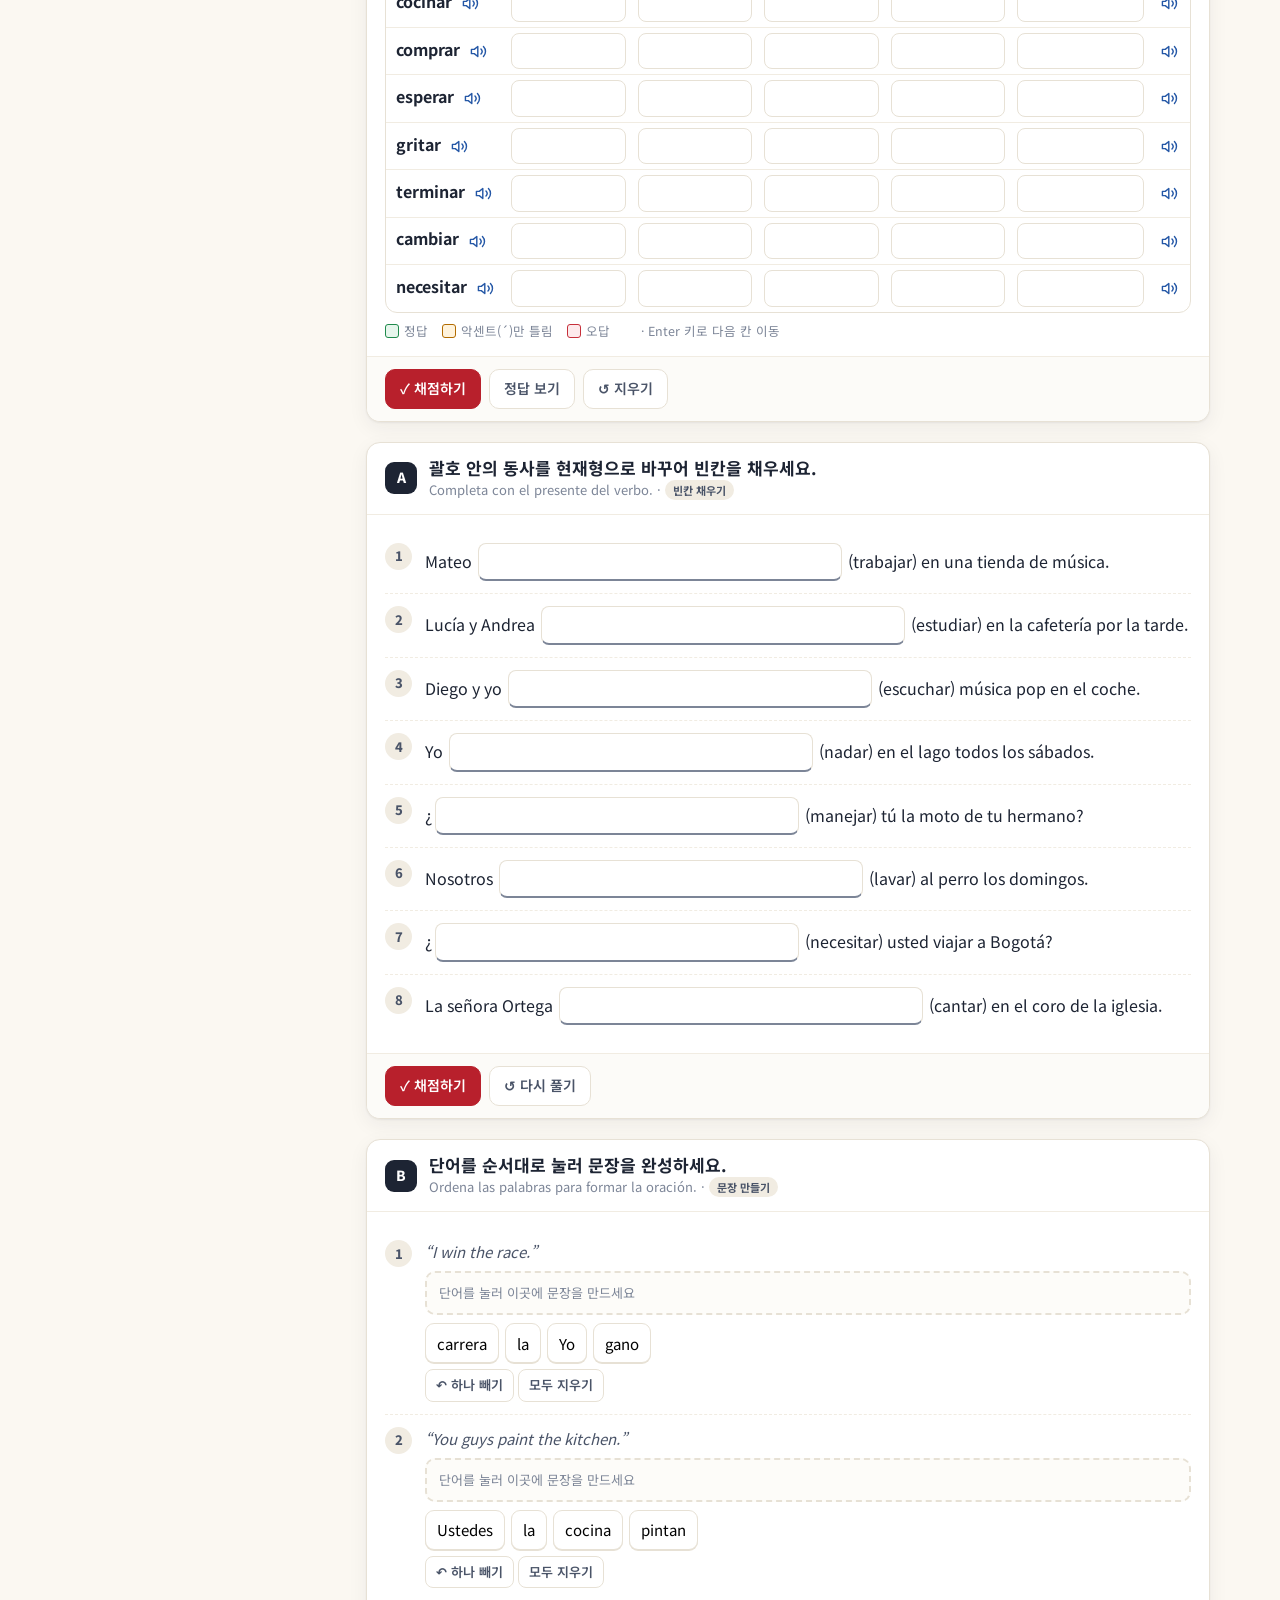
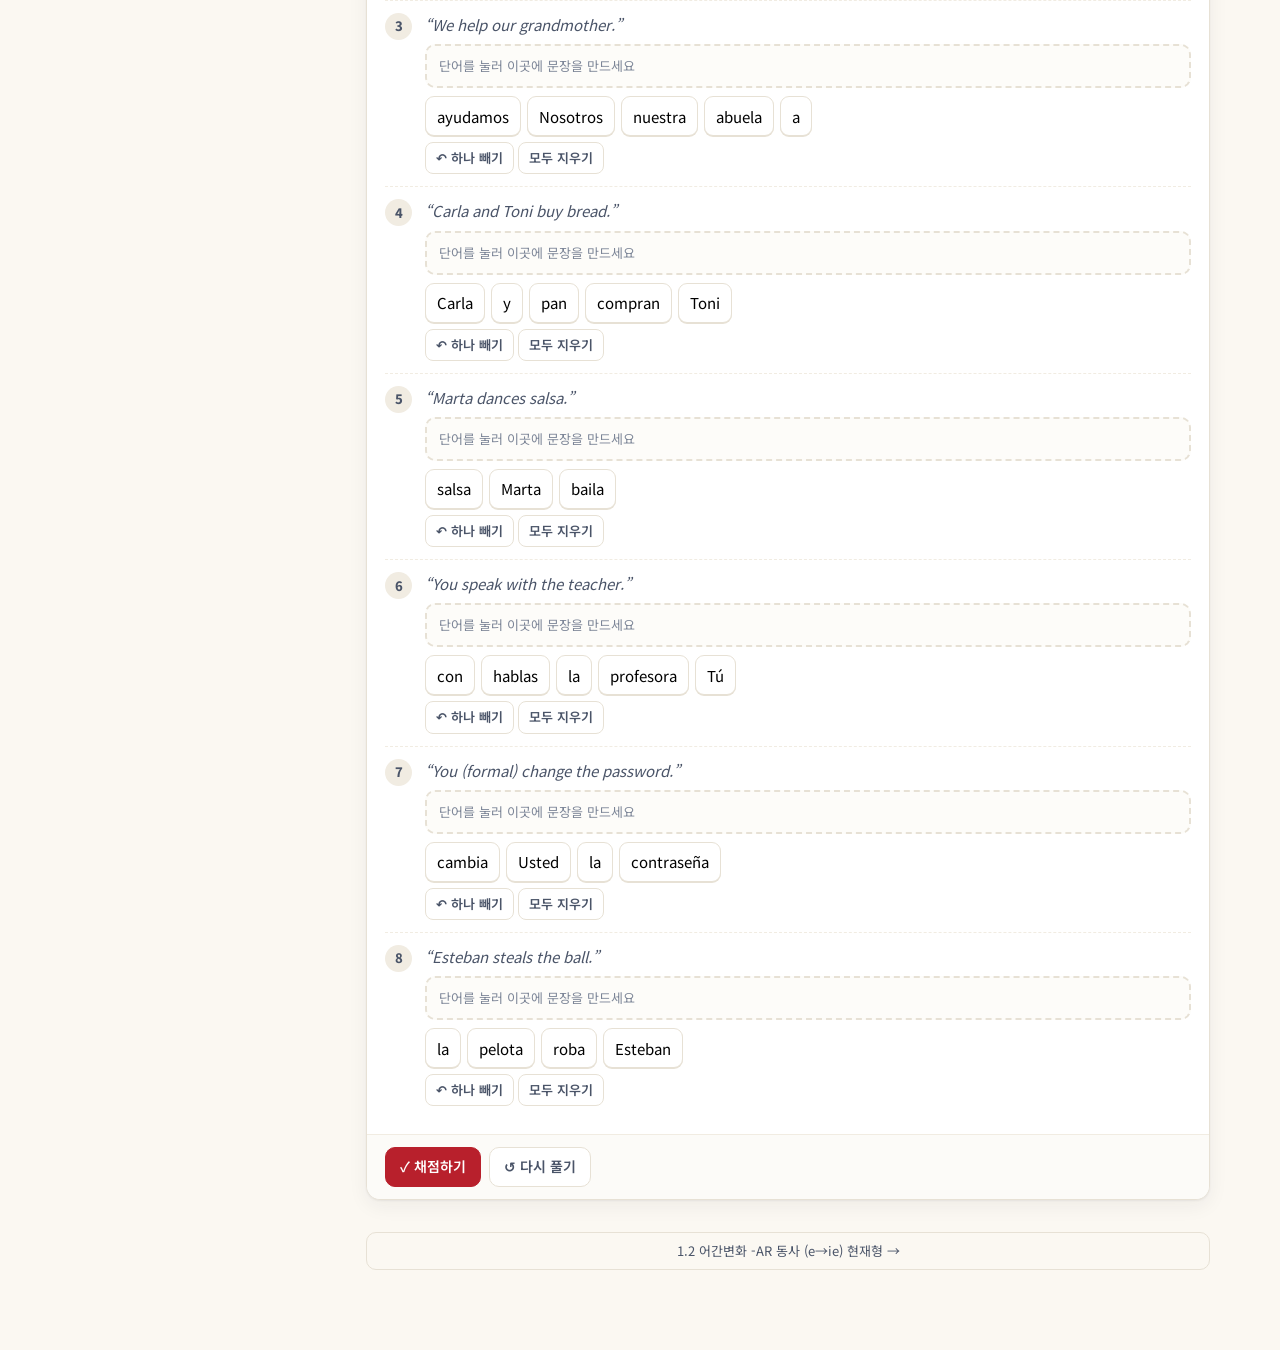
==== commit d1dfa6f7: "Make site an installable PWA (manifest, icons, offline service worker, install button, privacy polic" ====
--- a/chapter.html
+++ b/chapter.html
@@ -8,6 +8,14 @@
 <link rel="preconnect" href="https://fonts.gstatic.com" crossorigin>
 <link href="https://fonts.googleapis.com/css2?family=Fraunces:ital,opsz,wght@0,9..144,600;0,9..144,800;1,9..144,700&family=Noto+Sans+KR:wght@400;500;700;800&display=swap" rel="stylesheet">
 <link rel="icon" href="favicon.svg" type="image/svg+xml">
+<link rel="manifest" href="manifest.webmanifest">
+<meta name="theme-color" content="#b8202c">
+<meta name="apple-mobile-web-app-capable" content="yes">
+<meta name="mobile-web-app-capable" content="yes">
+<meta name="apple-mobile-web-app-title" content="Verbos 360">
+<meta name="apple-mobile-web-app-status-bar-style" content="default">
+<link rel="apple-touch-icon" href="icons/apple-touch-icon.png">
+
 <link rel="stylesheet" href="css/style.css">
 </head>
 <body>
@@ -41,6 +49,7 @@
 <script src="js/common.js"></script>
 <script src="js/config.js"></script>
 <script src="js/chatbot.js" defer></script>
+<script src="js/pwa.js" defer></script>
 <script>
   (function () {
     const p = new URLSearchParams(location.search);
--- a/css/style.css
+++ b/css/style.css
@@ -92,7 +92,8 @@
 footer.site{padding:40px 0 60px;color:var(--ink-3);font-size:13px;text-align:center}
 
 /* ---------- chapter layout ---------- */
-.layout{display:grid;grid-template-columns:270px 1fr;gap:26px;padding:22px 0 80px}
+.layout{display:grid;grid-template-columns:270px minmax(0,1fr);gap:26px;padding-top:22px;padding-bottom:80px}
+.layout>main,.layout>nav{min-width:0}
 .sidenav{position:sticky;top:80px;align-self:start;max-height:calc(100vh - 100px);overflow:auto;background:var(--card);border:1px solid var(--line);border-radius:var(--r);padding:12px}
 .sidenav .ch-label{font-size:12px;color:var(--ink-3);font-weight:700;letter-spacing:.06em;text-transform:uppercase;padding:4px 8px}
 .sidenav h2{font-size:17px;margin:2px 8px 10px;line-height:1.3}
@@ -263,12 +264,22 @@
 .toast.show{opacity:1}
 
 @media (max-width:900px){
-  .layout{grid-template-columns:1fr}
-  .sidenav{position:static;max-height:none}
+  .layout{grid-template-columns:minmax(0,1fr);gap:14px;padding-top:12px;padding-left:12px;padding-right:12px}
+  .sidenav{position:static;max-height:none;display:flex;flex-wrap:nowrap;overflow-x:auto;gap:6px;padding:8px;align-items:center;-webkit-overflow-scrolling:touch}
+  .sidenav .chap-select{flex:0 0 auto;width:auto;max-width:220px;margin:0}
+  .sidenav .ch-label,.sidenav h2,.sidenav .chap-nav{display:none}
+  .sidenav a.s{flex:0 0 auto;white-space:nowrap;border:1px solid var(--line);padding:6px 10px}
+  .sidenav a.s>span:nth-child(2){max-width:150px;overflow:hidden;text-overflow:ellipsis}
   .howto{grid-template-columns:1fr 1fr}
   .hero-deco{display:none}
 }
 @media (max-width:560px){
+  .card-h,.card-b,.card-f{padding-left:12px;padding-right:12px}
+  ol.items>li{padding-left:34px}
+  .inp{min-width:100px}
+  .match-row select{min-width:0;width:100%}
+  .topbar .wrap{gap:6px}
+  .tb-btn{padding:7px 10px}
   .howto{grid-template-columns:1fr}
   .chapters{grid-template-columns:1fr}
   .brand small{display:none}
